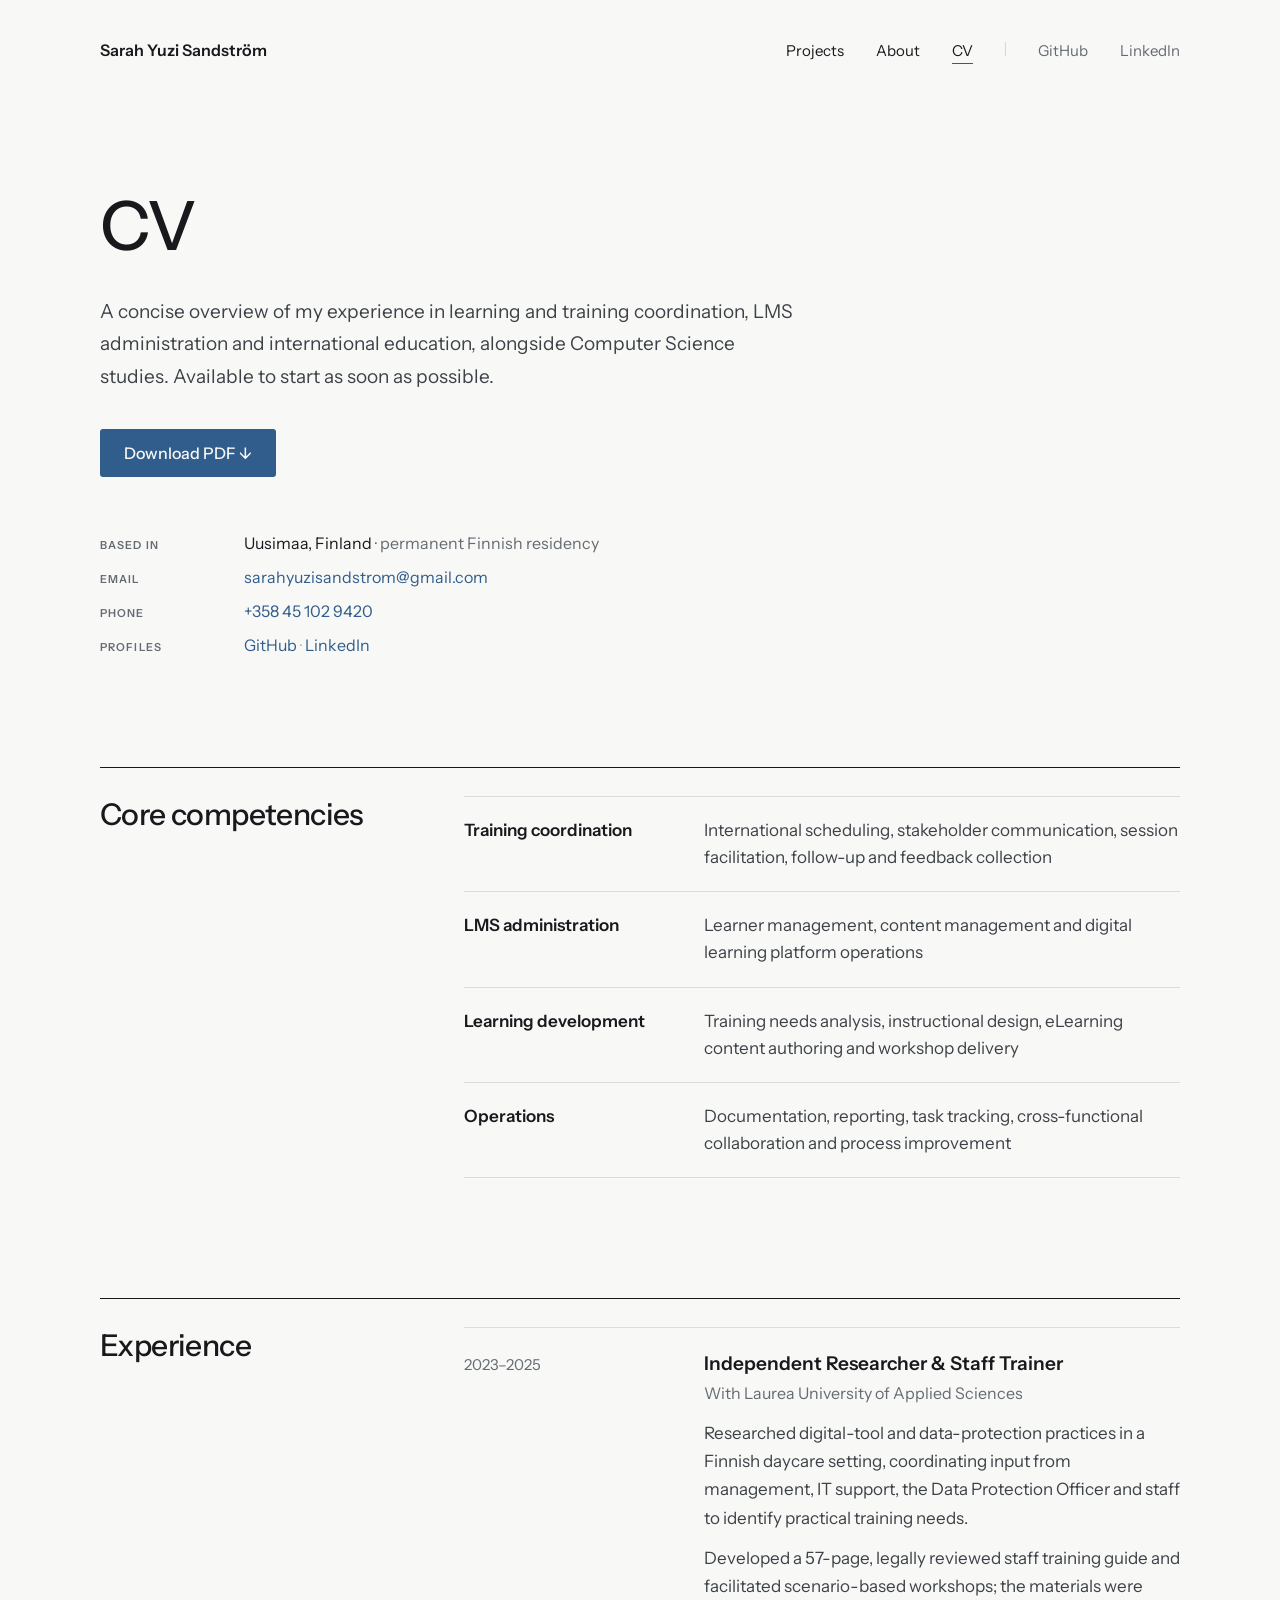
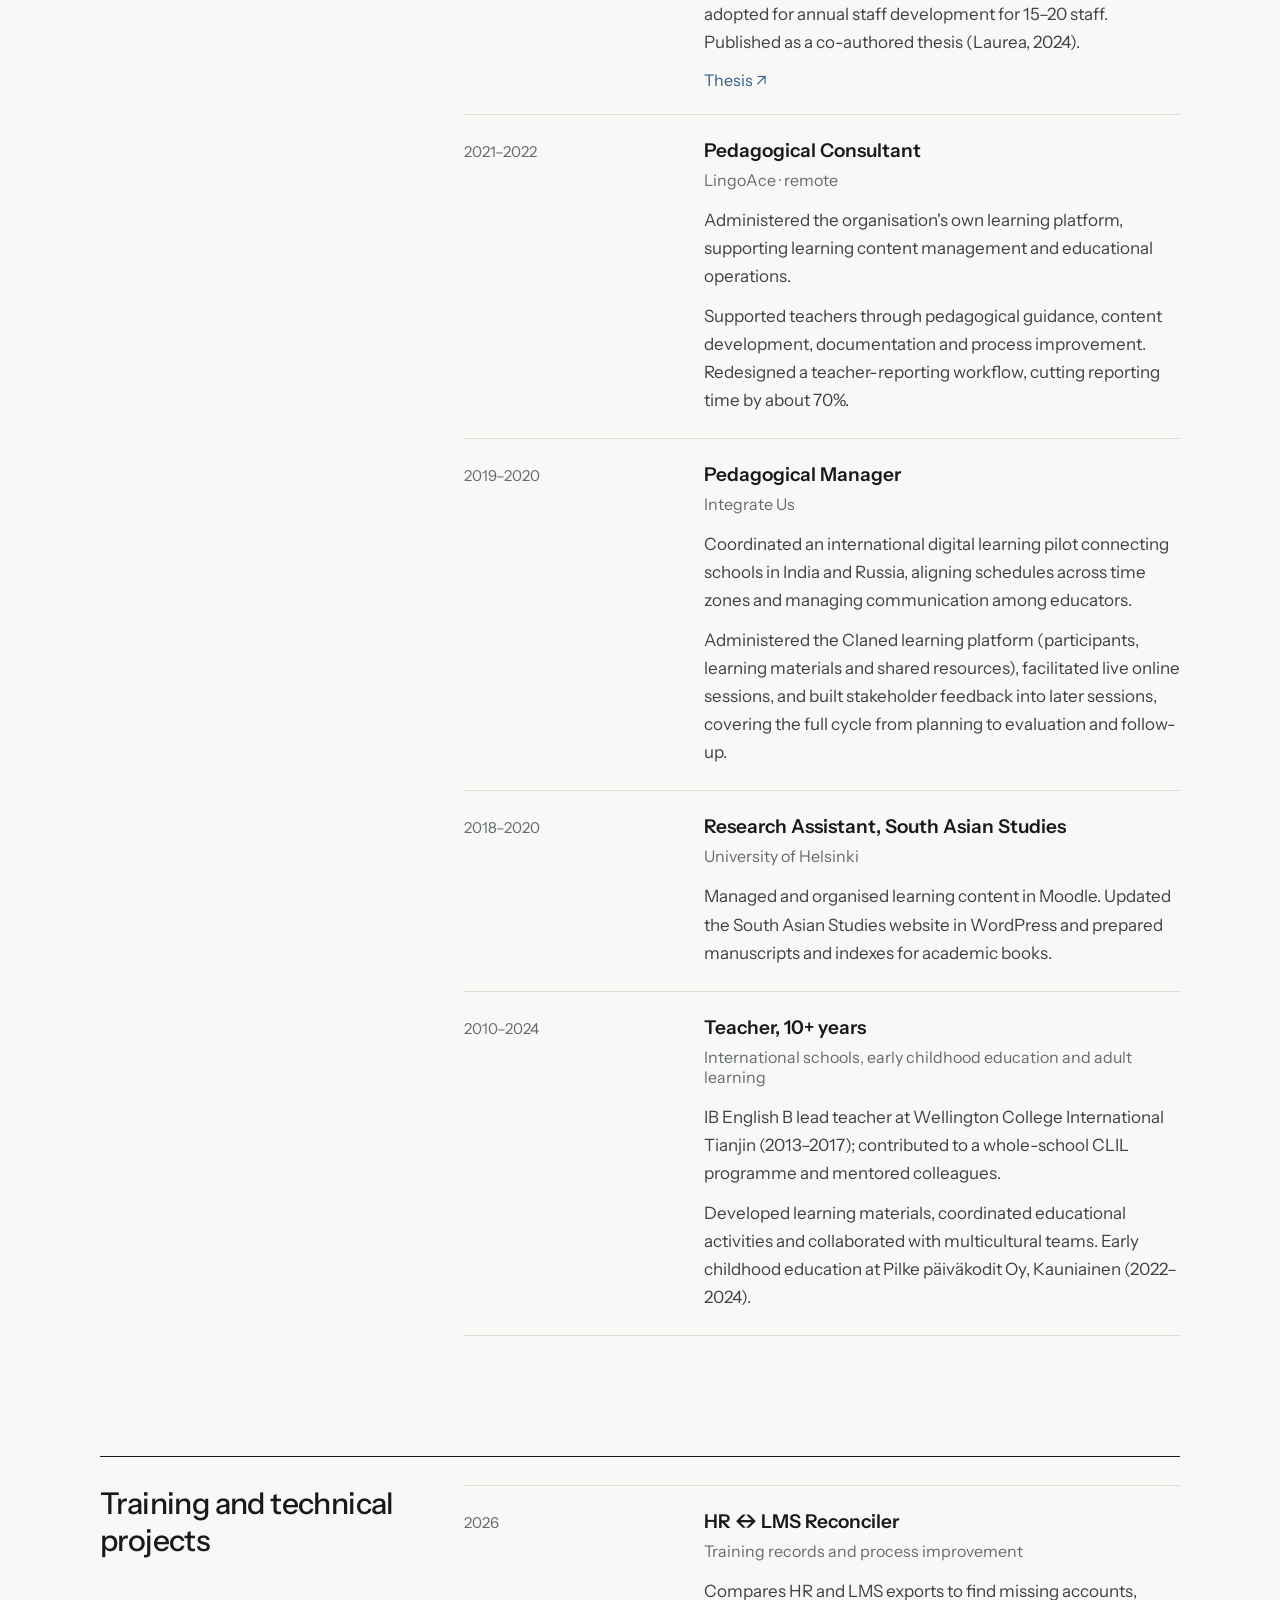
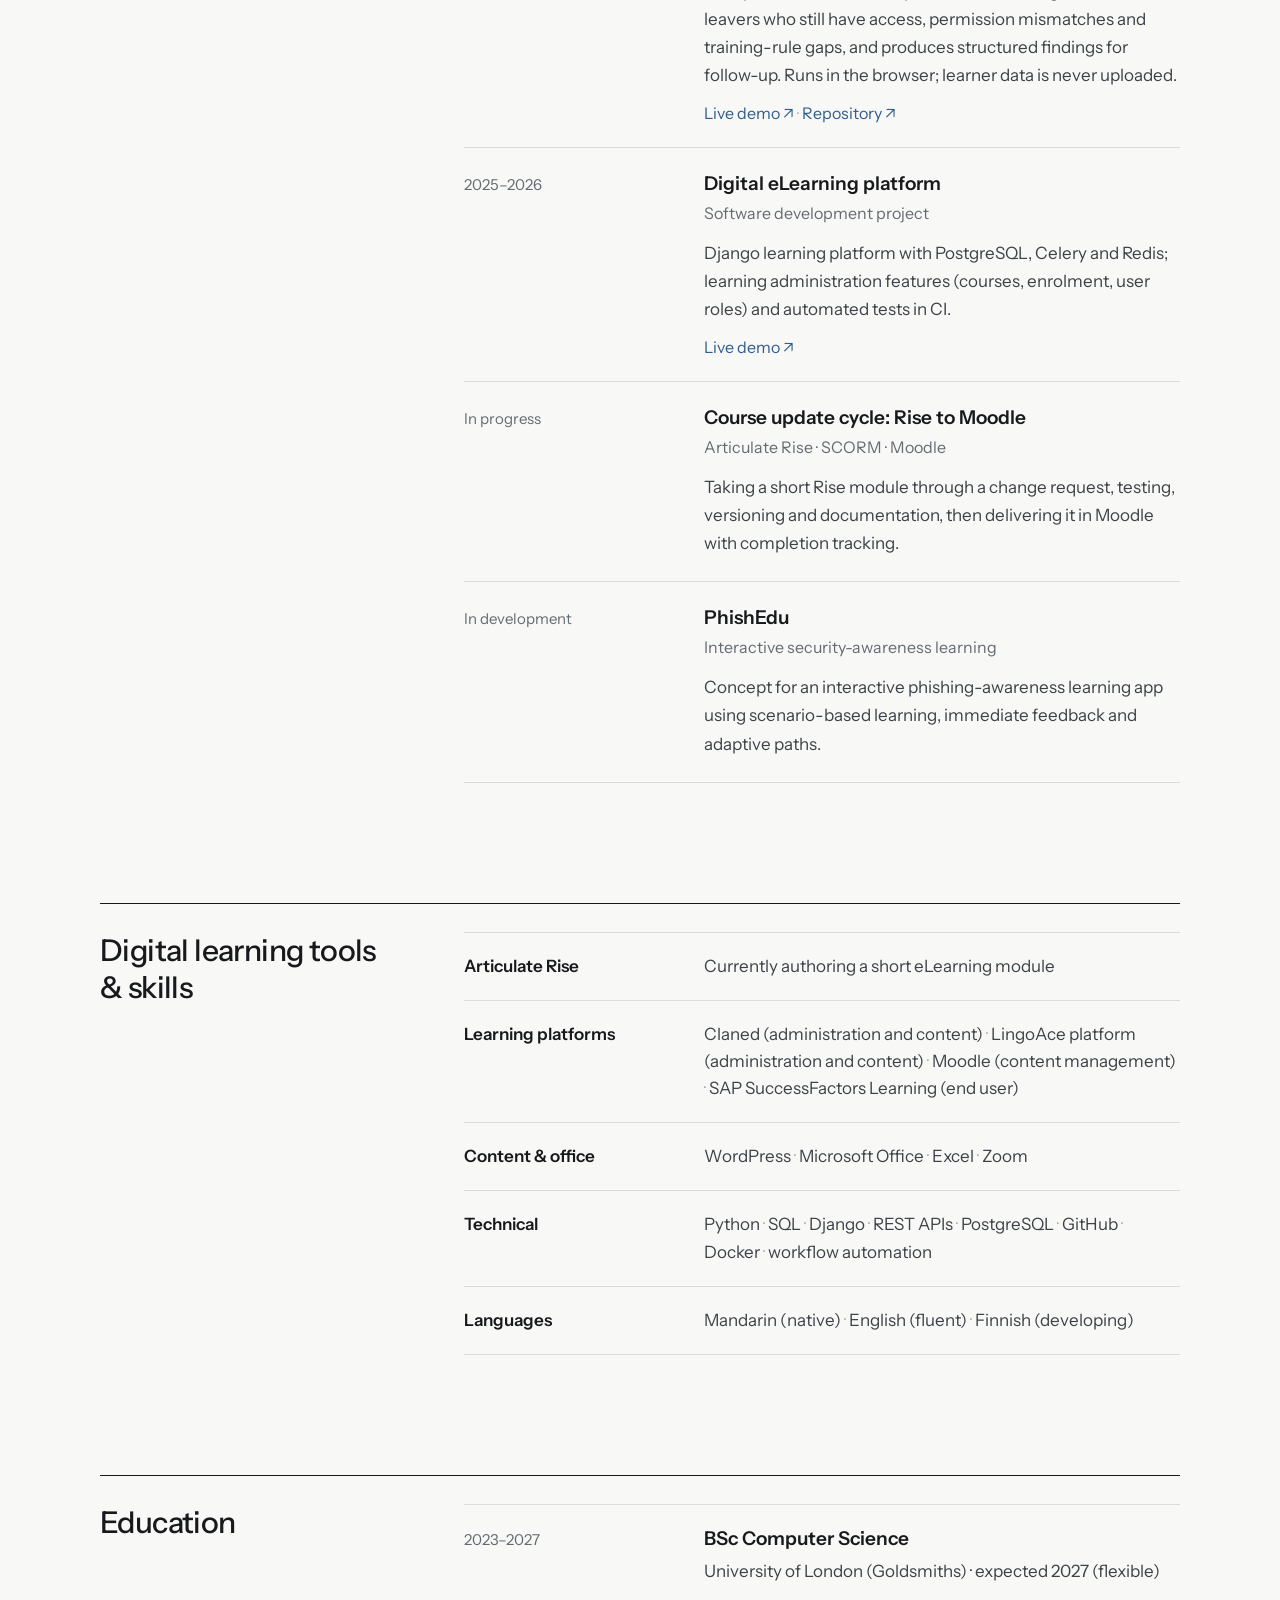
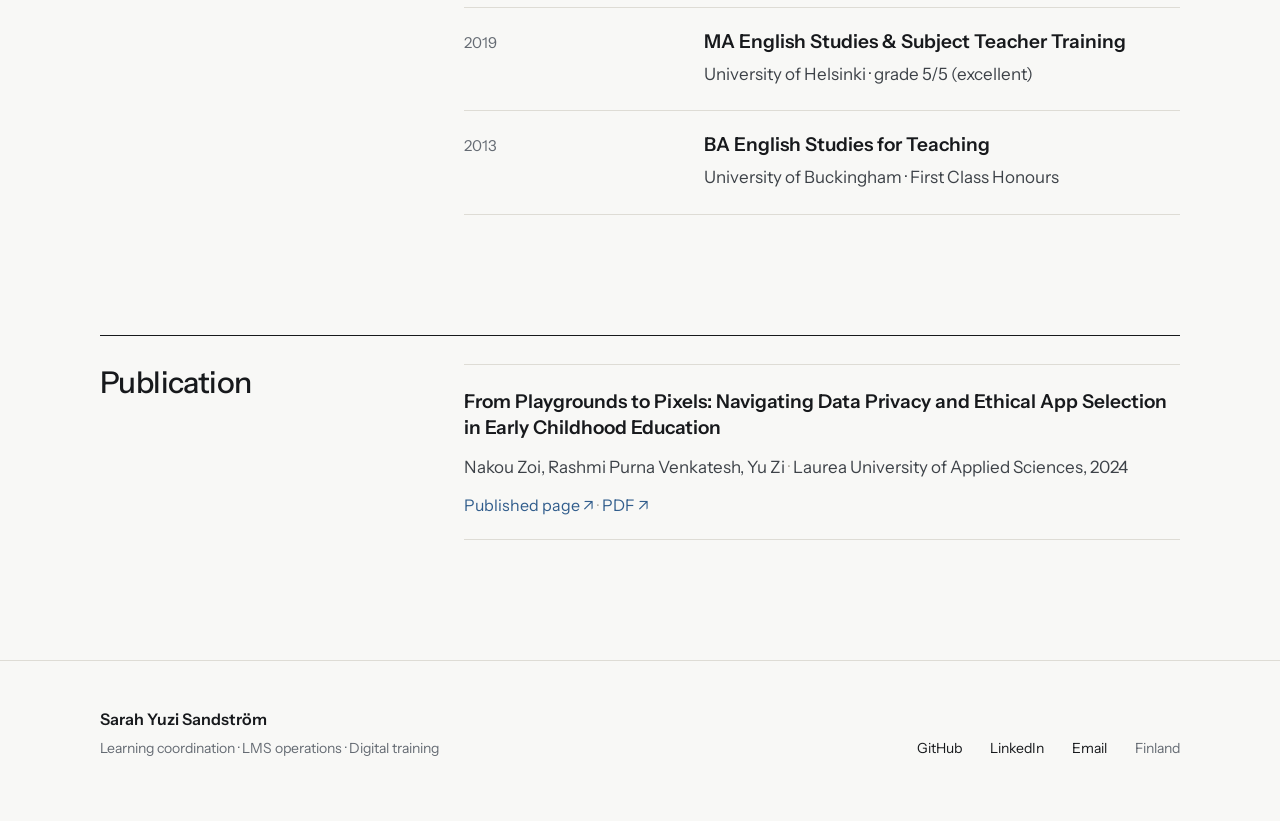
==== cv/index.html @ b8be0d5e "Learning-ops portfolio: retarget HR tech portfolio for learning & digital training coordination Co-A" ====
<!DOCTYPE html>
<html lang="en">
<head>
<meta charset="utf-8">
<meta name="viewport" content="width=device-width, initial-scale=1">
<title>CV — Sarah Yuzi Sandström</title>
<meta name="description" content="Curriculum vitae of Sarah Yuzi Sandström — learning and digital training coordination, LMS operations and international education.">
<link rel="preconnect" href="https://fonts.googleapis.com">
<link rel="preconnect" href="https://fonts.gstatic.com" crossorigin>
<link href="https://fonts.googleapis.com/css2?family=Instrument+Sans:ital,wght@0,400..700;1,400..600&display=swap" rel="stylesheet">
<link rel="stylesheet" href="../styles.css">
</head>
<body>
<main class="page">

<header style="max-width: 1240px; margin: 0 auto; padding: 40px 80px; display: flex; align-items: baseline; justify-content: space-between">
<a href="../" style="font-size: 16px; font-weight: 600; color: #17191C">Sarah Yuzi Sandström</a>
<nav style="display: flex; align-items: baseline; gap: 32px; font-size: 15px">
<a href="../projects/" style="color: #17191C">Projects</a>
<a href="../about/" style="color: #17191C">About</a>
<a href="./" style="color: #17191C; border-bottom: 1px solid #315D8C; padding-bottom: 3px">CV</a>
<span style="width: 1px; height: 14px; background: #D8D7D1"></span>
<a href="https://github.com/yuzi2021" style="color: #656B73">GitHub</a>
<a href="https://www.linkedin.com/in/sarah-sandstr%C3%B6m-17338ab6/" style="color: #656B73">LinkedIn</a>
</nav>
</header>
<div style="max-width: 1240px; margin: 0 auto; padding: 88px 80px 112px">
<h1 style="margin: 0; font-size: 68px; font-weight: 500; letter-spacing: -0.03em; line-height: 1">CV</h1>
<p style="margin: 36px 0 0; max-width: 700px; font-size: 19px; line-height: 1.7; color: #3D4248">A concise overview of my experience in learning and training coordination, LMS administration and international education, alongside Computer Science studies. Available to start as soon as possible.</p>
<div style="margin-top: 36px"><a href="../documents/Sarah_Sandstrom_CV.pdf" download style="display: inline-block; padding: 14px 24px; background: #315D8C; color: #F8F8F6; font-size: 16px; font-weight: 500; border-radius: 3px">Download PDF ↓</a></div>
<dl style="margin: 56px 0 0; display: grid; gap: 14px; max-width: 520px">
<div style="display: grid; grid-template-columns: 120px minmax(0, 1fr); gap: 24px; align-items: baseline">
<dt style="font-size: 11px; font-weight: 600; letter-spacing: 0.1em; text-transform: uppercase; color: #656B73">Based in</dt>
<dd style="margin: 0; font-size: 16px; color: #17191C">Uusimaa, Finland <span style="color: #656B73">· permanent Finnish residency</span></dd>
</div>
<div style="display: grid; grid-template-columns: 120px minmax(0, 1fr); gap: 24px; align-items: baseline">
<dt style="font-size: 11px; font-weight: 600; letter-spacing: 0.1em; text-transform: uppercase; color: #656B73">Email</dt>
<dd style="margin: 0; font-size: 16px"><a href="mailto:sarahyuzisandstrom@gmail.com">sarahyuzisandstrom@gmail.com</a></dd>
</div>
<div style="display: grid; grid-template-columns: 120px minmax(0, 1fr); gap: 24px; align-items: baseline">
<dt style="font-size: 11px; font-weight: 600; letter-spacing: 0.1em; text-transform: uppercase; color: #656B73">Phone</dt>
<dd style="margin: 0; font-size: 16px"><a href="tel:+358451029420">+358 45 102 9420</a></dd>
</div>
<div style="display: grid; grid-template-columns: 120px minmax(0, 1fr); gap: 24px; align-items: baseline">
<dt style="font-size: 11px; font-weight: 600; letter-spacing: 0.1em; text-transform: uppercase; color: #656B73">Profiles</dt>
<dd style="margin: 0; font-size: 16px"><a href="https://github.com/yuzi2021">GitHub</a> <span style="color: #B4B2A9">·</span> <a href="https://www.linkedin.com/in/sarah-sandstr%C3%B6m-17338ab6/">LinkedIn</a></dd>
</div>
</dl>
</div>
<div style="max-width: 1240px; margin: 0 auto; padding: 0 80px 120px">
<div style="border-top: 1px solid #17191C; padding-top: 28px; display: grid; grid-template-columns: 300px minmax(0, 1fr); gap: 64px">
<h2 style="margin: 0; font-size: 30px; font-weight: 500; letter-spacing: -0.02em; line-height: 1.25">Core competencies</h2>
<div style="max-width: 760px">
<div style="display: grid; grid-template-columns: 200px minmax(0, 1fr); gap: 40px; align-items: baseline; padding: 20px 0; border-top: 1px solid #DEDCD5">
<p style="margin: 0; font-size: 17px; font-weight: 600">Training coordination</p>
<p style="margin: 0; font-size: 17px; line-height: 1.6; color: #3D4248">International scheduling, stakeholder communication, session facilitation, follow-up and feedback collection</p>
</div>
<div style="display: grid; grid-template-columns: 200px minmax(0, 1fr); gap: 40px; align-items: baseline; padding: 20px 0; border-top: 1px solid #DEDCD5">
<p style="margin: 0; font-size: 17px; font-weight: 600">LMS administration</p>
<p style="margin: 0; font-size: 17px; line-height: 1.6; color: #3D4248">Learner management, content management and digital learning platform operations</p>
</div>
<div style="display: grid; grid-template-columns: 200px minmax(0, 1fr); gap: 40px; align-items: baseline; padding: 20px 0; border-top: 1px solid #DEDCD5">
<p style="margin: 0; font-size: 17px; font-weight: 600">Learning development</p>
<p style="margin: 0; font-size: 17px; line-height: 1.6; color: #3D4248">Training needs analysis, instructional design, eLearning content authoring and workshop delivery</p>
</div>
<div style="display: grid; grid-template-columns: 200px minmax(0, 1fr); gap: 40px; align-items: baseline; padding: 20px 0; border-top: 1px solid #DEDCD5; border-bottom: 1px solid #DEDCD5">
<p style="margin: 0; font-size: 17px; font-weight: 600">Operations</p>
<p style="margin: 0; font-size: 17px; line-height: 1.6; color: #3D4248">Documentation, reporting, task tracking, cross-functional collaboration and process improvement</p>
</div>
</div>
</div>
</div>
<div style="max-width: 1240px; margin: 0 auto; padding: 0 80px 120px">
<div style="border-top: 1px solid #17191C; padding-top: 28px; display: grid; grid-template-columns: 300px minmax(0, 1fr); gap: 64px">
<h2 style="margin: 0; font-size: 30px; font-weight: 500; letter-spacing: -0.02em; line-height: 1.25">Experience</h2>
<div style="max-width: 760px">
<div style="display: grid; grid-template-columns: 200px minmax(0, 1fr); gap: 40px; align-items: baseline; padding: 24px 0; border-top: 1px solid #DEDCD5">
<p style="margin: 0; font-size: 15px; color: #656B73">2023–2025</p>
<div>
<p style="margin: 0; font-size: 19px; font-weight: 600">Independent Researcher &amp; Staff Trainer</p>
<p style="margin: 8px 0 0; font-size: 16px; color: #656B73">With Laurea University of Applied Sciences</p>
<p style="margin: 16px 0 0; font-size: 17px; line-height: 1.65; color: #3D4248">Researched digital-tool and data-protection practices in a Finnish daycare setting, coordinating input from management, IT support, the Data Protection Officer and staff to identify practical training needs.</p>
<p style="margin: 12px 0 0; font-size: 17px; line-height: 1.65; color: #3D4248">Developed a 57-page, legally reviewed staff training guide and facilitated scenario-based workshops; the materials were adopted for annual staff development for 15–20 staff. Published as a co-authored thesis (Laurea, 2024).</p>
<p style="margin: 14px 0 0; font-size: 16px"><a href="https://www.theseus.fi/items/0a0d6240-02af-46a7-a733-f4bae8005e5d">Thesis ↗</a></p>
</div>
</div>
<div style="display: grid; grid-template-columns: 200px minmax(0, 1fr); gap: 40px; align-items: baseline; padding: 24px 0; border-top: 1px solid #DEDCD5">
<p style="margin: 0; font-size: 15px; color: #656B73">2021–2022</p>
<div>
<p style="margin: 0; font-size: 19px; font-weight: 600">Pedagogical Consultant</p>
<p style="margin: 8px 0 0; font-size: 16px; color: #656B73">LingoAce · remote</p>
<p style="margin: 16px 0 0; font-size: 17px; line-height: 1.65; color: #3D4248">Administered the organisation's own learning platform, supporting learning content management and educational operations.</p>
<p style="margin: 12px 0 0; font-size: 17px; line-height: 1.65; color: #3D4248">Supported teachers through pedagogical guidance, content development, documentation and process improvement. Redesigned a teacher-reporting workflow, cutting reporting time by about 70%.</p>
</div>
</div>
<div style="display: grid; grid-template-columns: 200px minmax(0, 1fr); gap: 40px; align-items: baseline; padding: 24px 0; border-top: 1px solid #DEDCD5">
<p style="margin: 0; font-size: 15px; color: #656B73">2019–2020</p>
<div>
<p style="margin: 0; font-size: 19px; font-weight: 600">Pedagogical Manager</p>
<p style="margin: 8px 0 0; font-size: 16px; color: #656B73">Integrate Us</p>
<p style="margin: 16px 0 0; font-size: 17px; line-height: 1.65; color: #3D4248">Coordinated an international digital learning pilot connecting schools in India and Russia, aligning schedules across time zones and managing communication among educators.</p>
<p style="margin: 12px 0 0; font-size: 17px; line-height: 1.65; color: #3D4248">Administered the Claned learning platform (participants, learning materials and shared resources), facilitated live online sessions, and built stakeholder feedback into later sessions, covering the full cycle from planning to evaluation and follow-up.</p>
</div>
</div>
<div style="display: grid; grid-template-columns: 200px minmax(0, 1fr); gap: 40px; align-items: baseline; padding: 24px 0; border-top: 1px solid #DEDCD5">
<p style="margin: 0; font-size: 15px; color: #656B73">2018–2020</p>
<div>
<p style="margin: 0; font-size: 19px; font-weight: 600">Research Assistant, South Asian Studies</p>
<p style="margin: 8px 0 0; font-size: 16px; color: #656B73">University of Helsinki</p>
<p style="margin: 16px 0 0; font-size: 17px; line-height: 1.65; color: #3D4248">Managed and organised learning content in Moodle. Updated the South Asian Studies website in WordPress and prepared manuscripts and indexes for academic books.</p>
</div>
</div>
<div style="display: grid; grid-template-columns: 200px minmax(0, 1fr); gap: 40px; align-items: baseline; padding: 24px 0; border-top: 1px solid #DEDCD5; border-bottom: 1px solid #DEDCD5">
<p style="margin: 0; font-size: 15px; color: #656B73">2010–2024</p>
<div>
<p style="margin: 0; font-size: 19px; font-weight: 600">Teacher, 10+ years</p>
<p style="margin: 8px 0 0; font-size: 16px; color: #656B73">International schools, early childhood education and adult learning</p>
<p style="margin: 16px 0 0; font-size: 17px; line-height: 1.65; color: #3D4248">IB English B lead teacher at Wellington College International Tianjin (2013–2017); contributed to a whole-school CLIL programme and mentored colleagues.</p>
<p style="margin: 12px 0 0; font-size: 17px; line-height: 1.65; color: #3D4248">Developed learning materials, coordinated educational activities and collaborated with multicultural teams. Early childhood education at Pilke päiväkodit Oy, Kauniainen (2022–2024).</p>
</div>
</div>
</div>
</div>
</div>
<div style="max-width: 1240px; margin: 0 auto; padding: 0 80px 120px">
<div style="border-top: 1px solid #17191C; padding-top: 28px; display: grid; grid-template-columns: 300px minmax(0, 1fr); gap: 64px">
<h2 style="margin: 0; font-size: 30px; font-weight: 500; letter-spacing: -0.02em; line-height: 1.25">Training and technical projects</h2>
<div style="max-width: 760px">
<div style="display: grid; grid-template-columns: 200px minmax(0, 1fr); gap: 40px; align-items: baseline; padding: 24px 0; border-top: 1px solid #DEDCD5">
<p style="margin: 0; font-size: 15px; color: #656B73">2026</p>
<div>
<p style="margin: 0; font-size: 19px; font-weight: 600">HR ↔ LMS Reconciler</p>
<p style="margin: 8px 0 0; font-size: 16px; color: #656B73">Training records and process improvement</p>
<p style="margin: 16px 0 0; font-size: 17px; line-height: 1.65; color: #3D4248">Compares HR and LMS exports to find missing accounts, leavers who still have access, permission mismatches and training-rule gaps, and produces structured findings for follow-up. Runs in the browser; learner data is never uploaded.</p>
<p style="margin: 14px 0 0; font-size: 16px"><a href="https://yuzi2021.github.io/hr-lms-reconciler/">Live demo ↗</a> <span style="color: #B4B2A9">·</span> <a href="https://github.com/yuzi2021/hr-lms-reconciler">Repository ↗</a></p>
</div>
</div>
<div style="display: grid; grid-template-columns: 200px minmax(0, 1fr); gap: 40px; align-items: baseline; padding: 24px 0; border-top: 1px solid #DEDCD5">
<p style="margin: 0; font-size: 15px; color: #656B73">2025–2026</p>
<div>
<p style="margin: 0; font-size: 19px; font-weight: 600">Digital eLearning platform</p>
<p style="margin: 8px 0 0; font-size: 16px; color: #656B73">Software development project</p>
<p style="margin: 16px 0 0; font-size: 17px; line-height: 1.65; color: #3D4248">Django learning platform with PostgreSQL, Celery and Redis; learning administration features (courses, enrolment, user roles) and automated tests in CI.</p>
<p style="margin: 14px 0 0; font-size: 16px"><a href="https://elearning-platform-demo.onrender.com/">Live demo ↗</a></p>
</div>
</div>
<div style="display: grid; grid-template-columns: 200px minmax(0, 1fr); gap: 40px; align-items: baseline; padding: 24px 0; border-top: 1px solid #DEDCD5">
<p style="margin: 0; font-size: 15px; color: #656B73">In progress</p>
<div>
<p style="margin: 0; font-size: 19px; font-weight: 600">Course update cycle: Rise to Moodle</p>
<p style="margin: 8px 0 0; font-size: 16px; color: #656B73">Articulate Rise · SCORM · Moodle</p>
<p style="margin: 16px 0 0; font-size: 17px; line-height: 1.65; color: #3D4248">Taking a short Rise module through a change request, testing, versioning and documentation, then delivering it in Moodle with completion tracking.</p>
</div>
</div>
<div style="display: grid; grid-template-columns: 200px minmax(0, 1fr); gap: 40px; align-items: baseline; padding: 24px 0; border-top: 1px solid #DEDCD5; border-bottom: 1px solid #DEDCD5">
<p style="margin: 0; font-size: 15px; color: #656B73">In development</p>
<div>
<p style="margin: 0; font-size: 19px; font-weight: 600">PhishEdu</p>
<p style="margin: 8px 0 0; font-size: 16px; color: #656B73">Interactive security-awareness learning</p>
<p style="margin: 16px 0 0; font-size: 17px; line-height: 1.65; color: #3D4248">Concept for an interactive phishing-awareness learning app using scenario-based learning, immediate feedback and adaptive paths.</p>
</div>
</div>
</div>
</div>
</div>
<div style="max-width: 1240px; margin: 0 auto; padding: 0 80px 120px">
<div style="border-top: 1px solid #17191C; padding-top: 28px; display: grid; grid-template-columns: 300px minmax(0, 1fr); gap: 64px">
<h2 style="margin: 0; font-size: 30px; font-weight: 500; letter-spacing: -0.02em; line-height: 1.25">Digital learning tools &amp; skills</h2>
<div style="max-width: 760px">
<div style="display: grid; grid-template-columns: 200px minmax(0, 1fr); gap: 40px; align-items: baseline; padding: 20px 0; border-top: 1px solid #DEDCD5">
<p style="margin: 0; font-size: 17px; font-weight: 600">Articulate Rise</p>
<p style="margin: 0; font-size: 17px; line-height: 1.6; color: #3D4248">Currently authoring a short eLearning module</p>
</div>
<div style="display: grid; grid-template-columns: 200px minmax(0, 1fr); gap: 40px; align-items: baseline; padding: 20px 0; border-top: 1px solid #DEDCD5">
<p style="margin: 0; font-size: 17px; font-weight: 600">Learning platforms</p>
<p style="margin: 0; font-size: 17px; line-height: 1.6; color: #3D4248">Claned (administration and content) <span style="color: #B4B2A9">·</span> LingoAce platform (administration and content) <span style="color: #B4B2A9">·</span> Moodle (content management) <span style="color: #B4B2A9">·</span> SAP SuccessFactors Learning (end user)</p>
</div>
<div style="display: grid; grid-template-columns: 200px minmax(0, 1fr); gap: 40px; align-items: baseline; padding: 20px 0; border-top: 1px solid #DEDCD5">
<p style="margin: 0; font-size: 17px; font-weight: 600">Content &amp; office</p>
<p style="margin: 0; font-size: 17px; line-height: 1.6; color: #3D4248">WordPress <span style="color: #B4B2A9">·</span> Microsoft Office <span style="color: #B4B2A9">·</span> Excel <span style="color: #B4B2A9">·</span> Zoom</p>
</div>
<div style="display: grid; grid-template-columns: 200px minmax(0, 1fr); gap: 40px; align-items: baseline; padding: 20px 0; border-top: 1px solid #DEDCD5">
<p style="margin: 0; font-size: 17px; font-weight: 600">Technical</p>
<p style="margin: 0; font-size: 17px; line-height: 1.6; color: #3D4248">Python <span style="color: #B4B2A9">·</span> SQL <span style="color: #B4B2A9">·</span> Django <span style="color: #B4B2A9">·</span> REST APIs <span style="color: #B4B2A9">·</span> PostgreSQL <span style="color: #B4B2A9">·</span> GitHub <span style="color: #B4B2A9">·</span> Docker <span style="color: #B4B2A9">·</span> workflow automation</p>
</div>
<div style="display: grid; grid-template-columns: 200px minmax(0, 1fr); gap: 40px; align-items: baseline; padding: 20px 0; border-top: 1px solid #DEDCD5; border-bottom: 1px solid #DEDCD5">
<p style="margin: 0; font-size: 17px; font-weight: 600">Languages</p>
<p style="margin: 0; font-size: 17px; line-height: 1.6; color: #3D4248">Mandarin (native) <span style="color: #B4B2A9">·</span> English (fluent) <span style="color: #B4B2A9">·</span> Finnish (developing)</p>
</div>
</div>
</div>
</div>
<div style="max-width: 1240px; margin: 0 auto; padding: 0 80px 120px">
<div style="border-top: 1px solid #17191C; padding-top: 28px; display: grid; grid-template-columns: 300px minmax(0, 1fr); gap: 64px">
<h2 style="margin: 0; font-size: 30px; font-weight: 500; letter-spacing: -0.02em; line-height: 1.25">Education</h2>
<div style="max-width: 760px">
<div style="display: grid; grid-template-columns: 200px minmax(0, 1fr); gap: 40px; align-items: baseline; padding: 22px 0; border-top: 1px solid #DEDCD5">
<p style="margin: 0; font-size: 15px; color: #656B73">2023–2027</p>
<div>
<p style="margin: 0; font-size: 19px; font-weight: 600">BSc Computer Science</p>
<p style="margin: 8px 0 0; font-size: 17px; line-height: 1.6; color: #3D4248">University of London (Goldsmiths) · expected 2027 (flexible)</p>
</div>
</div>
<div style="display: grid; grid-template-columns: 200px minmax(0, 1fr); gap: 40px; align-items: baseline; padding: 22px 0; border-top: 1px solid #DEDCD5">
<p style="margin: 0; font-size: 15px; color: #656B73">2019</p>
<div>
<p style="margin: 0; font-size: 19px; font-weight: 600">MA English Studies &amp; Subject Teacher Training</p>
<p style="margin: 8px 0 0; font-size: 17px; line-height: 1.6; color: #3D4248">University of Helsinki · grade 5/5 (excellent)</p>
</div>
</div>
<div style="display: grid; grid-template-columns: 200px minmax(0, 1fr); gap: 40px; align-items: baseline; padding: 22px 0; border-top: 1px solid #DEDCD5; border-bottom: 1px solid #DEDCD5">
<p style="margin: 0; font-size: 15px; color: #656B73">2013</p>
<div>
<p style="margin: 0; font-size: 19px; font-weight: 600">BA English Studies for Teaching</p>
<p style="margin: 8px 0 0; font-size: 17px; line-height: 1.6; color: #3D4248">University of Buckingham · First Class Honours</p>
</div>
</div>
</div>
</div>
</div>
<div style="max-width: 1240px; margin: 0 auto; padding: 0 80px 120px">
<div style="border-top: 1px solid #17191C; padding-top: 28px; display: grid; grid-template-columns: 300px minmax(0, 1fr); gap: 64px">
<h2 style="margin: 0; font-size: 30px; font-weight: 500; letter-spacing: -0.02em">Publication</h2>
<div style="max-width: 760px; border-top: 1px solid #DEDCD5; border-bottom: 1px solid #DEDCD5; padding: 24px 0">
<p style="margin: 0; font-size: 19px; font-weight: 600; line-height: 1.4">From Playgrounds to Pixels: Navigating Data Privacy and Ethical App Selection in Early Childhood Education</p>
<p style="margin: 12px 0 0; font-size: 17px; line-height: 1.6; color: #3D4248">Nakou Zoi, Rashmi Purna Venkatesh, Yu Zi <span style="color: #B4B2A9">·</span> Laurea University of Applied Sciences, 2024</p>
<p style="margin: 14px 0 0; font-size: 16px"><a href="https://www.theseus.fi/items/0a0d6240-02af-46a7-a733-f4bae8005e5d">Published page ↗</a> <span style="color: #B4B2A9">·</span> <a href="https://www.theseus.fi/bitstream/10024/859284/4/Venkatesh_Zi_Zoi.pdf">PDF ↗</a></p>
</div>
</div>
</div>
<footer style="border-top: 1px solid #DEDCD5">
<div style="max-width: 1240px; margin: 0 auto; padding: 48px 80px 64px; display: flex; align-items: flex-end; justify-content: space-between; gap: 48px">
<div>
<p style="margin: 0; font-size: 16px; font-weight: 600">Sarah Yuzi Sandström</p>
<p style="margin: 10px 0 0; font-size: 14px; color: #656B73">Learning coordination · LMS operations · Digital training</p>
</div>
<div style="display: flex; align-items: baseline; gap: 28px; font-size: 14px">
<a href="https://github.com/yuzi2021" style="color: #17191C">GitHub</a>
<a href="https://www.linkedin.com/in/sarah-sandstr%C3%B6m-17338ab6/" style="color: #17191C">LinkedIn</a>
<a href="mailto:sarahyuzisandstrom@gmail.com" style="color: #17191C">Email</a>
<span style="color: #656B73">Finland</span>
</div>
</div>
</footer>

</main>
</body>
</html>
---- styles.css ----
/* ---- base ---- */
* { box-sizing: border-box; }
html { -webkit-text-size-adjust: 100%; }
body {
  margin: 0;
  background: #F8F8F6;
  color: #17191C;
  font-family: "Instrument Sans", system-ui, -apple-system, Segoe UI, Roboto, sans-serif;
}
a { color: #315D8C; text-decoration: none; }
a:hover { color: #17191C; }
img { max-width: 100%; height: auto; }
.page { width: 100%; }

/* The extracted desktop markup centres its own content with
   max-width:1240px containers, so the page is already fluid down to
   ~1240px. Below that, the rules here fold in the mobile layout. */

/* ================= tablet / small desktop ================= */
@media (max-width: 1100px) {
  /* four-column skills grid -> two columns */
  [style*="repeat(4, minmax(0, 1fr))"] { grid-template-columns: 1fr 1fr !important; gap: 40px !important; }
}

/* ================= mobile ================= */
@media (max-width: 820px) {
  /* any "sidebar + content" grid (300px/250px/220px/200px/120px ... + 1fr) -> stack */
  [style*="px minmax(0, 1fr)"] { grid-template-columns: 1fr !important; gap: 20px !important; }
  /* two-/four-column grids -> single column */
  [style*="repeat(2, minmax(0, 1fr))"] { grid-template-columns: 1fr !important; }
  [style*="repeat(4, minmax(0, 1fr))"] { grid-template-columns: 1fr !important; gap: 32px !important; }
  [style*="minmax(0, 1.55fr)"]        { grid-template-columns: 1fr !important; gap: 24px !important; }

  /* safety net: neutralise any residual fixed artboard width */
  [style*="width: 1440px"] { width: 100% !important; }

  /* reduce the wide 80px horizontal padding on content containers */
  [style*="padding: 0 80px 128px"]  { padding: 0 24px 72px !important; }
  [style*="padding: 0 80px 120px"]  { padding: 0 24px 64px !important; }
  [style*="padding: 48px 80px 64px"]{ padding: 32px 24px 44px !important; }
  [style*="padding: 40px 80px"]     { padding: 22px 24px !important; }
  [style*="padding: 88px 80px 120px"]{ padding: 52px 24px 72px !important; }
  [style*="padding: 96px 80px 128px"]{ padding: 56px 24px 80px !important; }
  [style*="padding: 88px 80px 112px"]{ padding: 52px 24px 68px !important; }
  [style*="padding: 88px 80px 104px"]{ padding: 52px 24px 64px !important; }

  /* footer: stack name and links, let links wrap */
  footer > div { flex-direction: column !important; align-items: flex-start !important; gap: 20px !important; }
  footer > div > div:last-child { flex-wrap: wrap !important; gap: 12px 20px !important; }

  /* header/nav: let the top bar wrap instead of overflowing */
  header { flex-wrap: wrap !important; gap: 14px 20px !important; }
  header nav { flex-wrap: wrap !important; gap: 12px 18px !important; row-gap: 10px !important; }

  /* scale down oversized display type */
  [style*="font-size: 76px"], [style*="font-size: 72px"],
  [style*="font-size: 68px"], [style*="font-size: 62px"] { font-size: 34px !important; line-height: 1.12 !important; }
  [style*="font-size: 52px"], [style*="font-size: 46px"] { font-size: 30px !important; line-height: 1.14 !important; }
  [style*="font-size: 42px"], [style*="font-size: 40px"],
  [style*="font-size: 38px"] { font-size: 27px !important; line-height: 1.18 !important; }
  [style*="font-size: 36px"], [style*="font-size: 34px"] { font-size: 24px !important; line-height: 1.2 !important; }
  [style*="font-size: 32px"], [style*="font-size: 30px"] { font-size: 23px !important; line-height: 1.22 !important; }

  /* trim very large body text a touch */
  [style*="font-size: 20px"], [style*="font-size: 19px"] { font-size: 17px !important; }
}

/* ================= narrow phones ================= */
@media (max-width: 480px) {
  [style*="padding: 0 80px 128px"]  { padding: 0 18px 56px !important; }
  [style*="padding: 0 80px 120px"]  { padding: 0 18px 52px !important; }
  [style*="padding: 40px 80px"]     { padding: 18px 18px !important; }
  [style*="padding: 96px 80px 128px"]{ padding: 40px 18px 60px !important; }
  [style*="padding: 88px 80px 120px"]{ padding: 40px 18px 56px !important; }
}
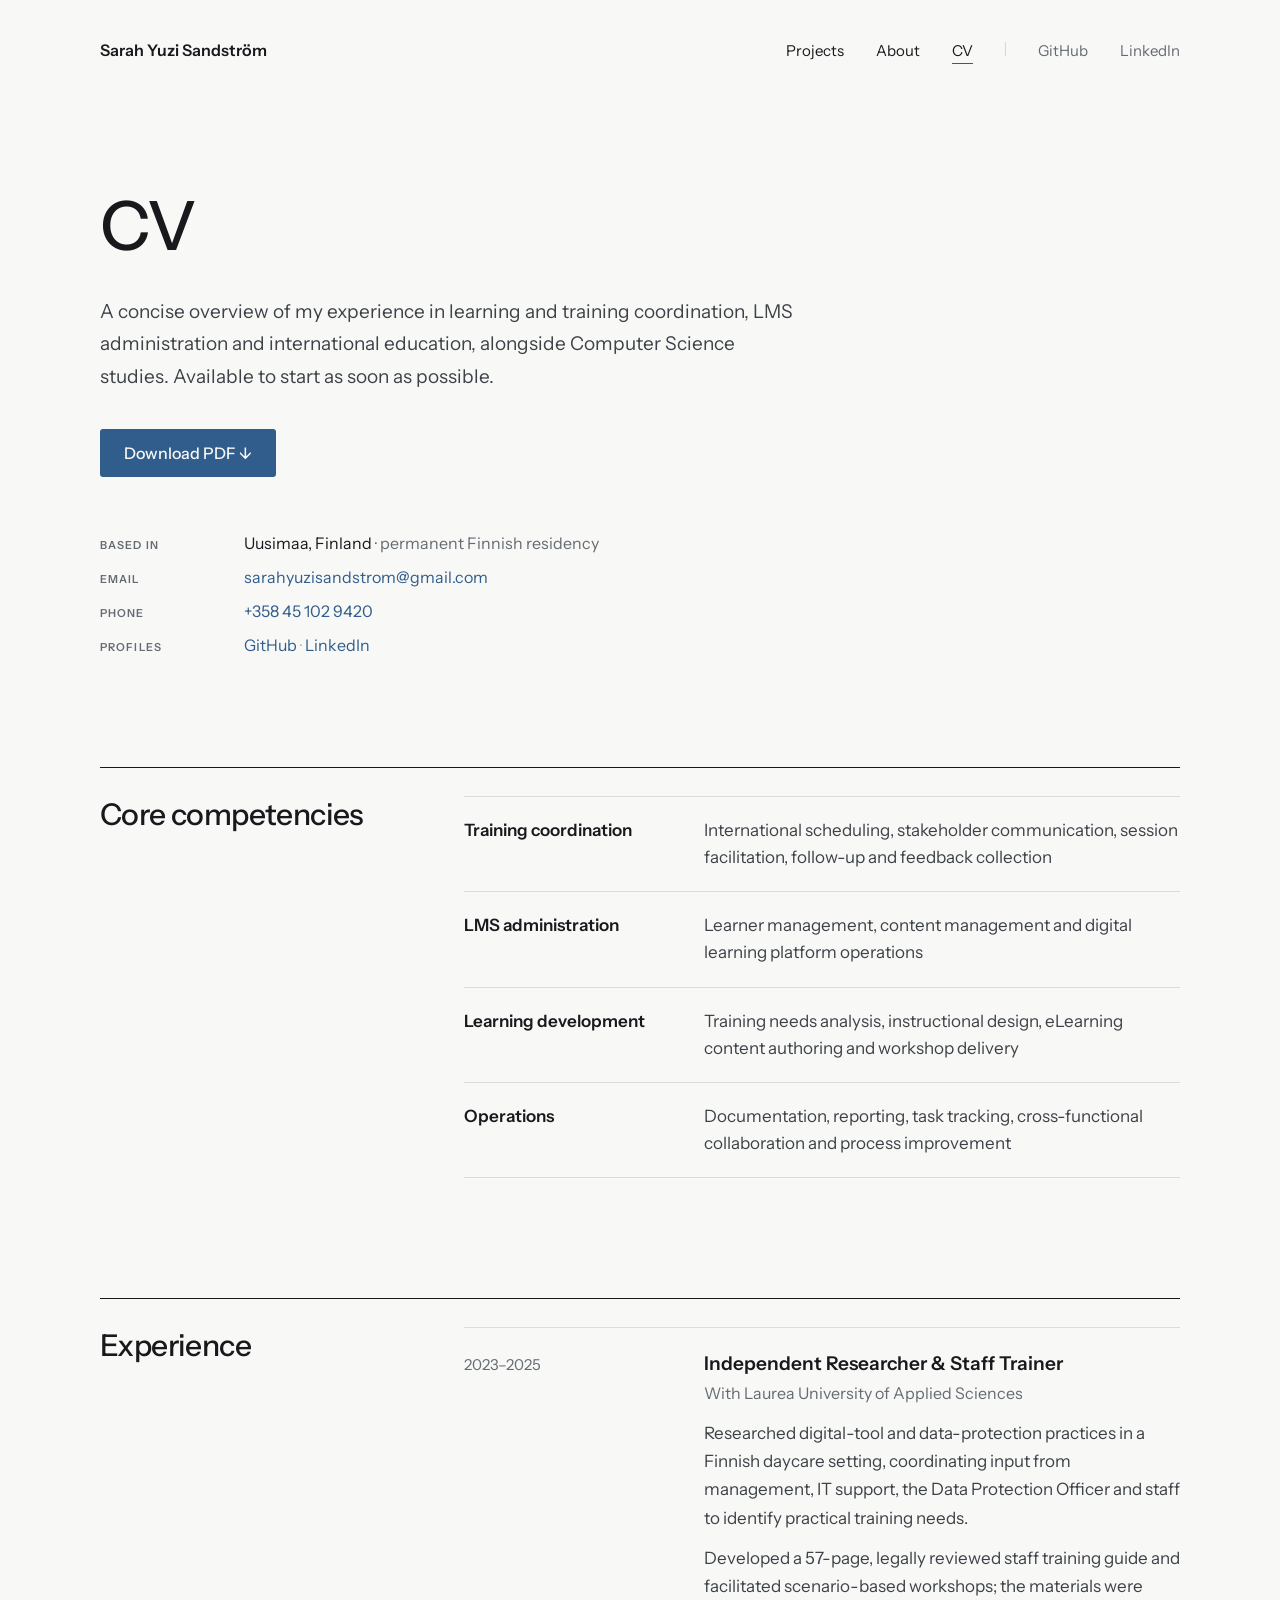
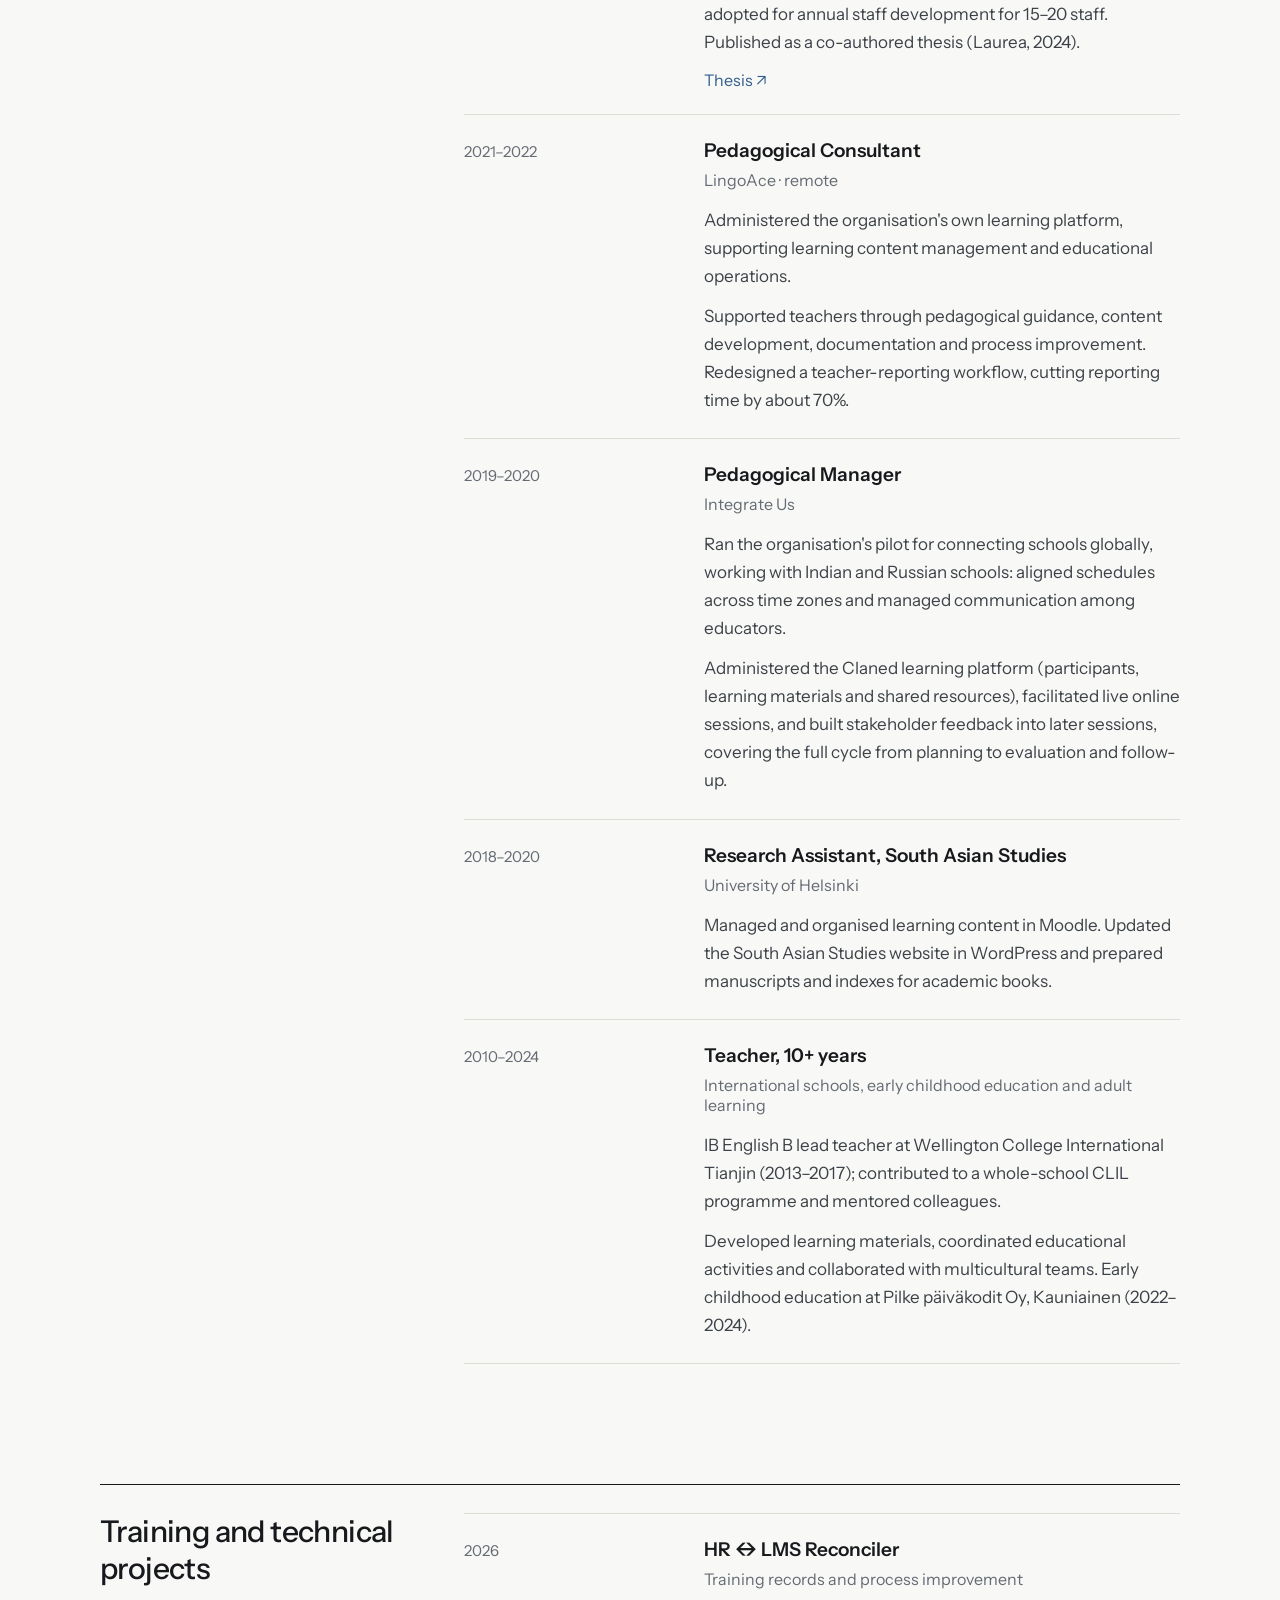
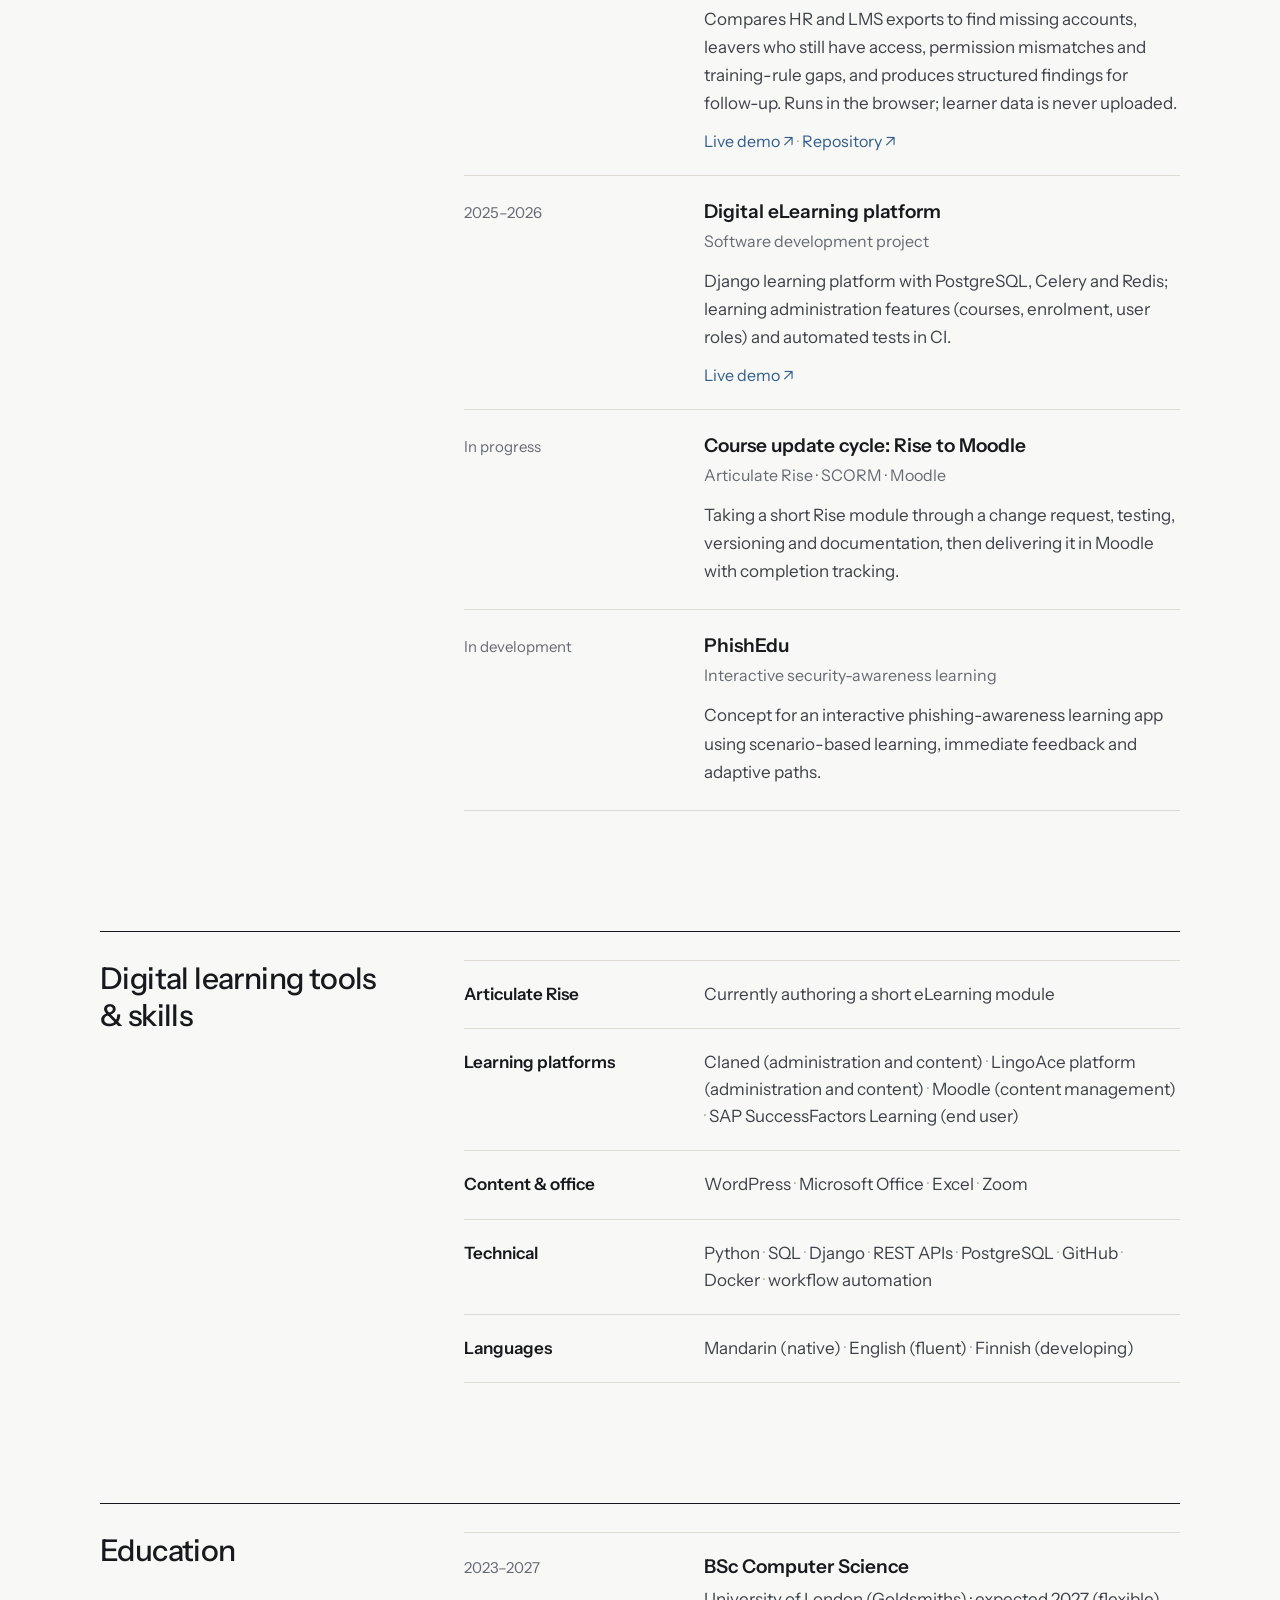
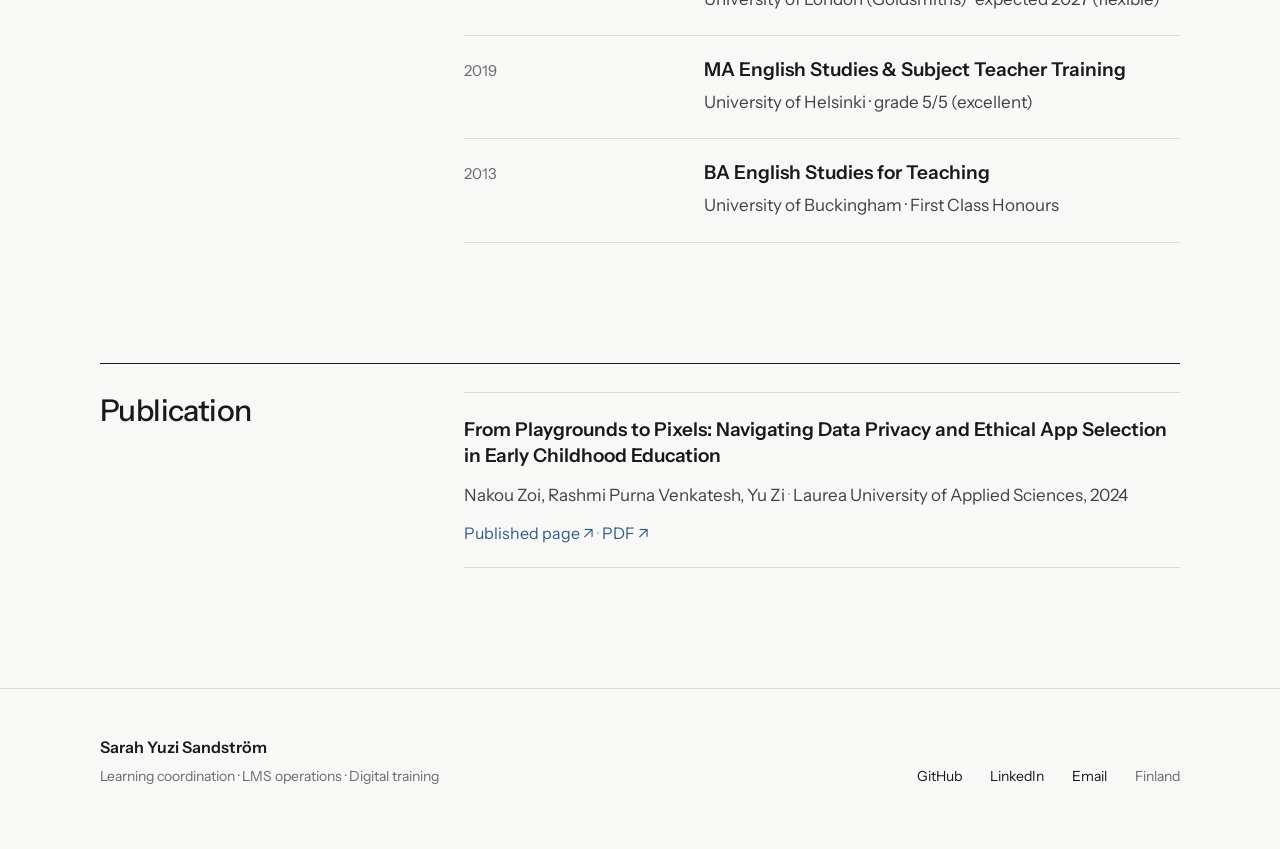
==== commit aa465d66: "Describe Integrate Us pilot as connecting schools globally Co-Authored-By: Claude Opus 5.5 <noreply@" ====
--- a/cv/index.html
+++ b/cv/index.html
@@ -98,7 +98,7 @@
 <div>
 <p style="margin: 0; font-size: 19px; font-weight: 600">Pedagogical Manager</p>
 <p style="margin: 8px 0 0; font-size: 16px; color: #656B73">Integrate Us</p>
-<p style="margin: 16px 0 0; font-size: 17px; line-height: 1.65; color: #3D4248">Coordinated an international digital learning pilot connecting schools in India and Russia, aligning schedules across time zones and managing communication among educators.</p>
+<p style="margin: 16px 0 0; font-size: 17px; line-height: 1.65; color: #3D4248">Ran the organisation's pilot for connecting schools globally, working with Indian and Russian schools: aligned schedules across time zones and managed communication among educators.</p>
 <p style="margin: 12px 0 0; font-size: 17px; line-height: 1.65; color: #3D4248">Administered the Claned learning platform (participants, learning materials and shared resources), facilitated live online sessions, and built stakeholder feedback into later sessions, covering the full cycle from planning to evaluation and follow-up.</p>
 </div>
 </div>
